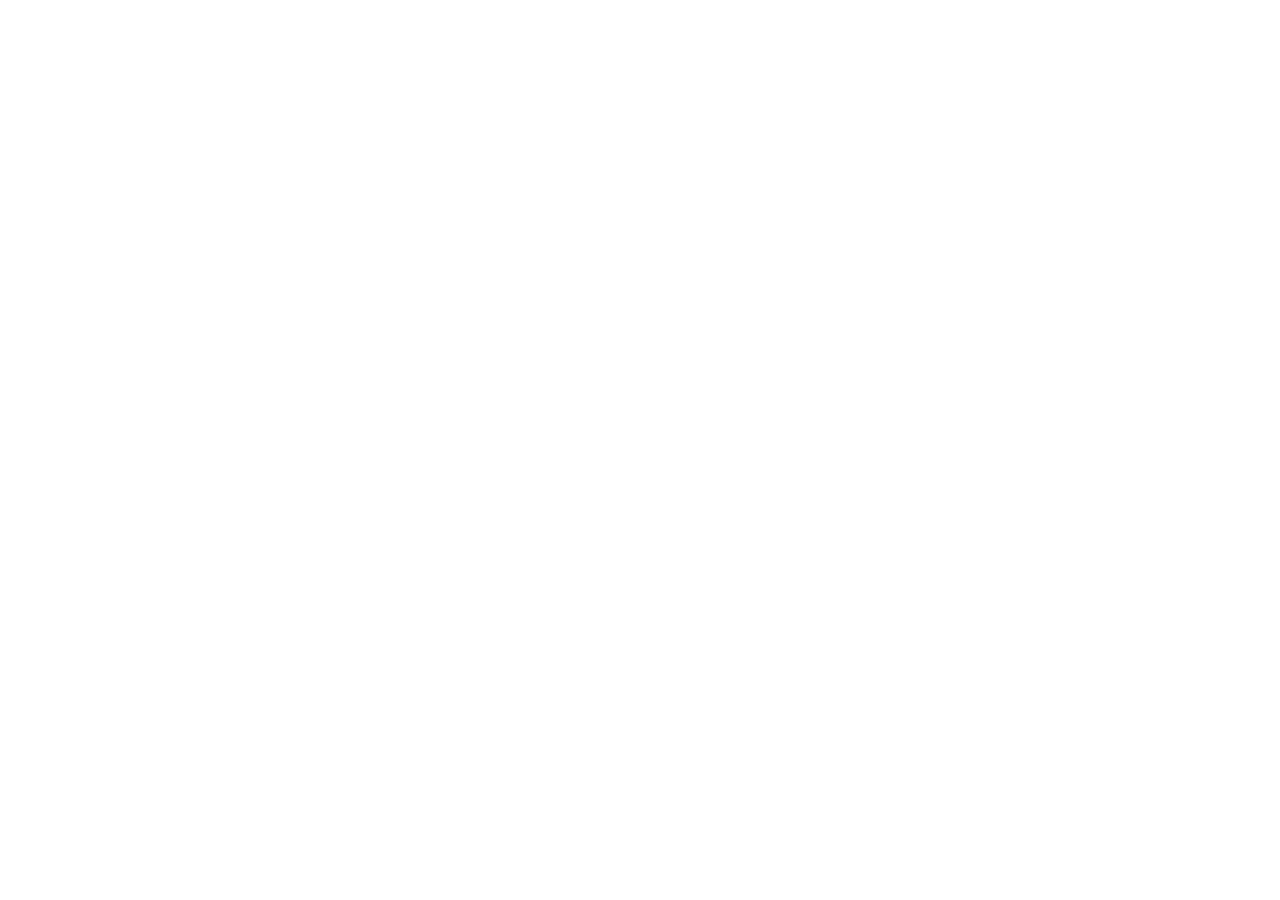
==== index2.html @ 5411fec7 "add the display box using html and styles it using css" ====
<!DOCTYPE html>
<html lang="en">
<head>
    <meta charset="UTF-8">
    <meta name="viewport" content="width=device-width, initial-scale=1.0">
    <title>Document</title>
</head>
<body>
    <div class="display"></div>
</body>
</html>
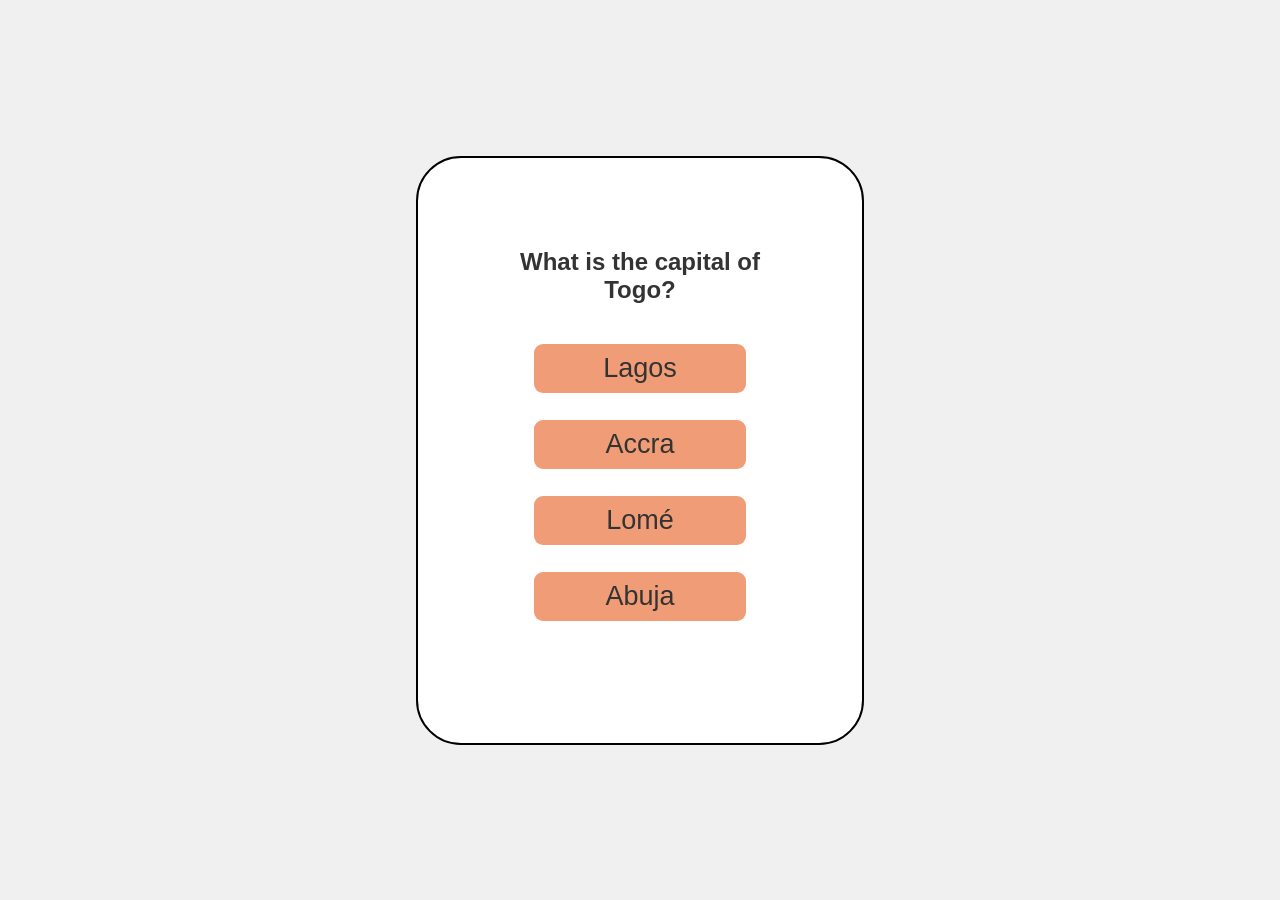
==== commit 26de3247: "add the input options using html and styled it using css" ====
--- a/index2.html
+++ b/index2.html
@@ -3,9 +3,19 @@
 <head>
     <meta charset="UTF-8">
     <meta name="viewport" content="width=device-width, initial-scale=1.0">
+    <link rel="stylesheet" href="styles2.css">
     <title>Document</title>
 </head>
 <body>
-    <div class="display"></div>
+    <div class="display">
+        <h2>What is the capital of Togo?</h2>
+        
+        <button class="option" onclick="checkAnswer(this)">Lagos</button>
+        <button class="option" onclick="checkAnswer(this)">Accra</button>
+        <button class="option" onclick="checkAnswer(this)">Lomé</button>
+        <button class="option" onclick="checkAnswer(this)">Abuja</button>
+    
+        <div id="result"></div>
+      </div>
 </body>
 </html>
--- a/styles2.css
+++ b/styles2.css
@@ -0,0 +1,51 @@
+*{
+    margin: 0;
+    padding: 0;
+    box-sizing: border-box;
+}
+body {
+    background: #f0f0f0;
+    font-family: Arial, sans-serif;
+    display: flex;
+    justify-content: center;
+    align-items: center;
+    height: 100vh;
+  }
+
+  .display {
+    background: white;
+    padding: 10vmin;
+    border: 2px solid black;
+    border-radius: 5vmin;
+    width: 35vw;
+    /* height: auto; */
+    text-align: center;
+  }
+
+  h2 {
+    margin-bottom: 3vmin;
+    color: #333;
+  }
+
+  .option {
+    color: #333;
+    margin: 1.5vmin;
+    padding: 1vmin;
+    width: 80%;
+    font-size: 3vmin;
+    cursor: pointer;
+    background-color: #f09d77 ;
+    border: none;
+    border-radius: 1vmin;
+    /* transition: all 0.2s ease; */
+  }
+
+  .option:hover {
+    background-color: #f7ba22;
+  }
+
+  #result {
+    margin-top: 2vmin;
+    font-weight: bold;
+    font-size: 3vmin;
+  }
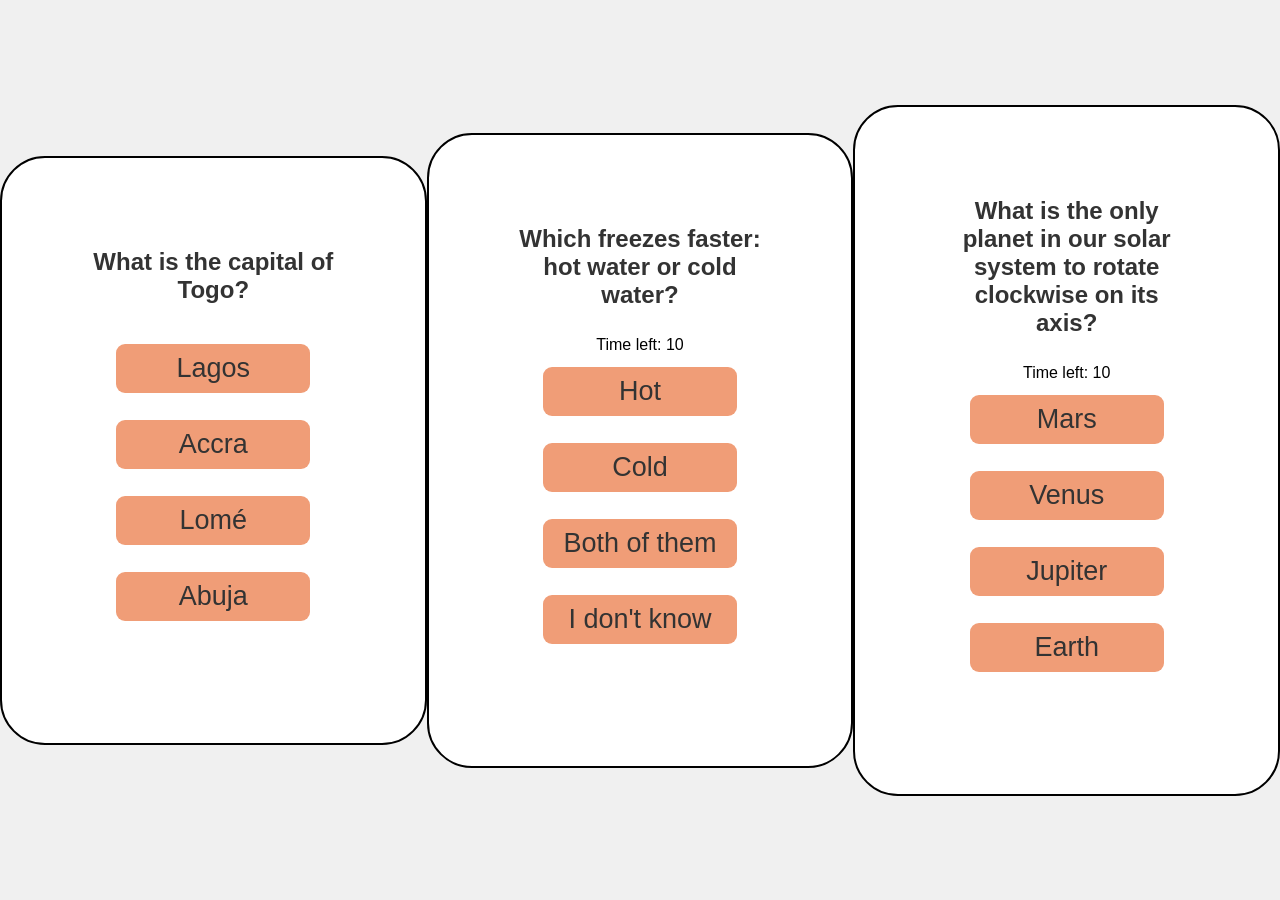
==== commit 972a2de5: "add debugging javascript code" ====
--- a/index2.html
+++ b/index2.html
@@ -18,4 +18,49 @@
         <div id="result"></div>
       </div>
 </body>
-</html>+</html>
+
+
+ <!--
+      
+      </div>
+      <div class="display display4">
+        <h2> Weighing around eight pounds, what is the human body's largest organ?</h2>
+        
+        <p id="timer">Time left: <span class="time">10</span></p>
+  
+        <button class="option" onclick="checkAnswer(this)">Liver </button>
+        <button class="option" onclick="checkAnswer(this)">Skin</button>
+        <button class="option" onclick="checkAnswer(this)">Brain</button>
+        <button class="option" onclick="checkAnswer(this)">Kidney</button>
+    
+        
+        <div id="result"></div>
+      </div> -->
+
+      <div id="result"></div>
+      <div class="display display2">
+        <h2>Which freezes faster: hot water or cold water?</h2>
+  
+        <p id="timer">Time left: <span class="time">10</span></p>
+  
+        <button class="option" onclick="checkAnswer(this)">Hot</button>
+        <button class="option" onclick="checkAnswer(this)">Cold</button>
+        <button class="option" onclick="checkAnswer(this)">Both of them</button>
+        <button class="option" onclick="checkAnswer(this)">I don't know</button>
+  
+  
+        <div id="result"></div>
+      </div>
+  
+      <div class="display  display3">
+        <h2> What is the only planet in our solar system to rotate clockwise on its axis?</h2>
+  
+        <p id="timer">Time left: <span class="time">10</span></p>
+  
+        <button class="option" onclick="checkAnswer(this)">Mars</button>
+        <button class="option" onclick="checkAnswer(this)">Venus</button>
+        <button class="option" onclick="checkAnswer(this)">Jupiter</button>
+        <button class="option" onclick="checkAnswer(this)">Earth</button>
+  
+        <div id="result"></div>
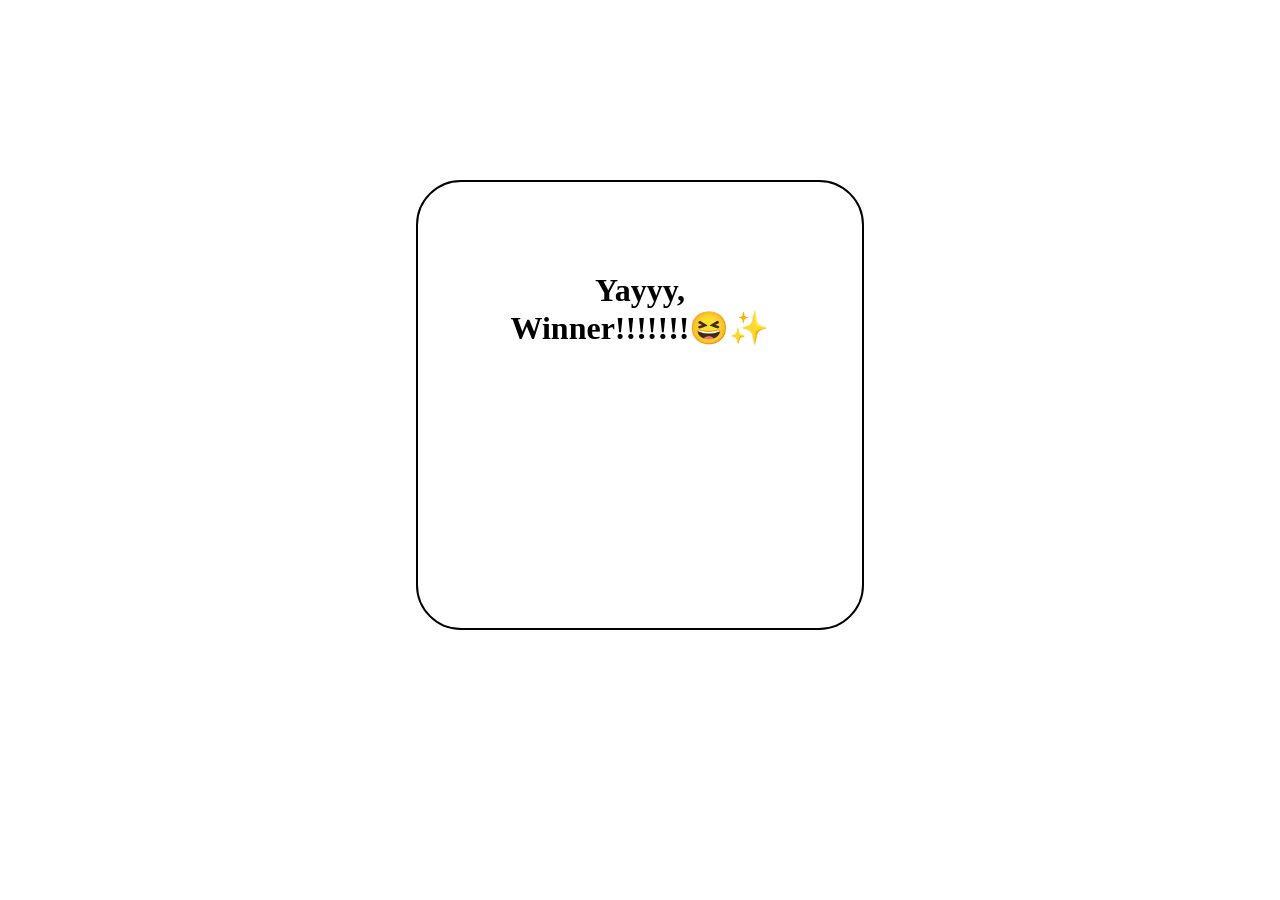
==== commit ad5a96df: "add a result display box and styled it using css also added dynamic features" ====
--- a/index2.html
+++ b/index2.html
@@ -7,15 +7,8 @@
     <title>Document</title>
 </head>
 <body>
-    <div class="display">
-        <h2>What is the capital of Togo?</h2>
-        
-        <button class="option" onclick="checkAnswer(this)">Lagos</button>
-        <button class="option" onclick="checkAnswer(this)">Accra</button>
-        <button class="option" onclick="checkAnswer(this)">Lomé</button>
-        <button class="option" onclick="checkAnswer(this)">Abuja</button>
-    
-        <div id="result"></div>
+    <div class="resultDisplay">
+        <h1>Yayyy, Winner!!!!!!!😆✨</h1> 
       </div>
 </body>
 </html>
@@ -37,7 +30,7 @@
         
         <div id="result"></div>
       </div> -->
-
+<!-- 
       <div id="result"></div>
       <div class="display display2">
         <h2>Which freezes faster: hot water or cold water?</h2>
@@ -63,4 +56,4 @@
         <button class="option" onclick="checkAnswer(this)">Jupiter</button>
         <button class="option" onclick="checkAnswer(this)">Earth</button>
   
-        <div id="result"></div>+        <div id="result"></div> -->
--- a/styles2.css
+++ b/styles2.css
@@ -1,51 +1,19 @@
-*{
-    margin: 0;
-    padding: 0;
-    box-sizing: border-box;
+* {
+  margin: 0;
+  padding: 0;
+  box-sizing: border-box;
 }
-body {
-    background: #f0f0f0;
-    font-family: Arial, sans-serif;
-    display: flex;
-    justify-content: center;
-    align-items: center;
-    height: 100vh;
-  }
 
-  .display {
-    background: white;
-    padding: 10vmin;
-    border: 2px solid black;
-    border-radius: 5vmin;
-    width: 35vw;
-    /* height: auto; */
-    text-align: center;
-  }
-
-  h2 {
-    margin-bottom: 3vmin;
-    color: #333;
-  }
-
-  .option {
-    color: #333;
-    margin: 1.5vmin;
-    padding: 1vmin;
-    width: 80%;
-    font-size: 3vmin;
-    cursor: pointer;
-    background-color: #f09d77 ;
-    border: none;
-    border-radius: 1vmin;
-    /* transition: all 0.2s ease; */
-  }
-
-  .option:hover {
-    background-color: #f7ba22;
-  }
-
-  #result {
-    margin-top: 2vmin;
-    font-weight: bold;
-    font-size: 3vmin;
-  }+.resultDisplay {
+  margin: auto;
+  margin-top: 20vmin;
+  height: 50vh;
+  border: 2px solid black;
+  /* display: none;  */
+  background: white;
+  padding: 10vmin;
+  border-radius: 5vmin;
+  width: 35vw;
+  /* height: auto; */
+  text-align: center;
+}
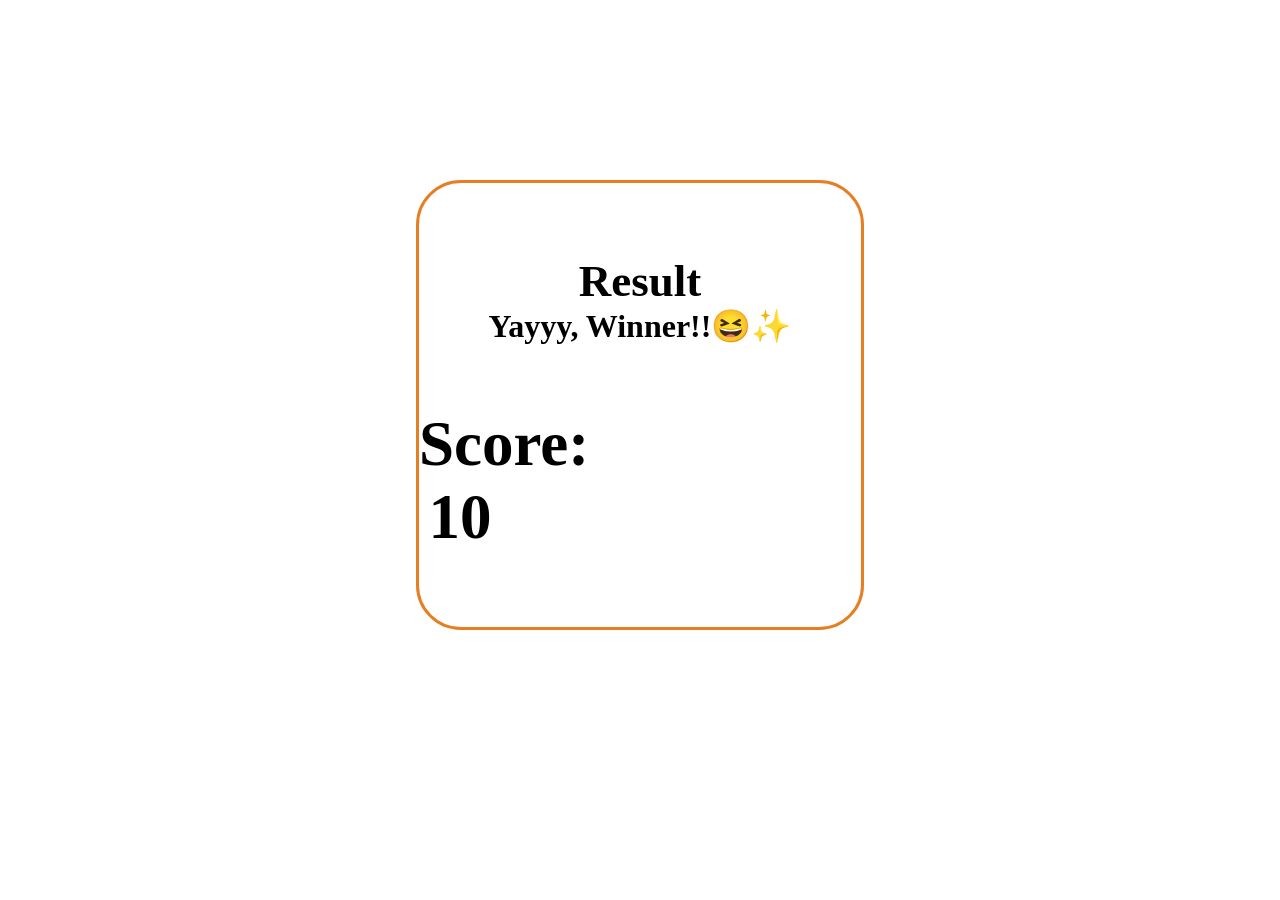
==== commit ad760a91: "add a if statements to the options available" ====
--- a/index2.html
+++ b/index2.html
@@ -8,7 +8,9 @@
 </head>
 <body>
     <div class="resultDisplay">
-        <h1>Yayyy, Winner!!!!!!!😆✨</h1> 
+      <h2 class="resultText">Result</h2>
+      <h1>Yayyy, Winner!!😆✨</h1> 
+      <p class="scoreDisplay">Score: <span class="score">10</span></p>
       </div>
 </body>
 </html>
--- a/styles2.css
+++ b/styles2.css
@@ -8,12 +8,22 @@
   margin: auto;
   margin-top: 20vmin;
   height: 50vh;
-  border: 2px solid black;
+  border: 3px solid #e67e22;
   /* display: none;  */
   background: white;
-  padding: 10vmin;
+  /* padding: 10vmin; */
   border-radius: 5vmin;
   width: 35vw;
   /* height: auto; */
   text-align: center;
+}
+.resultText{
+  font-size: 5vmin;
+  padding-top: 8vmin;
+}
+.scoreDisplay{
+  font-size: 7vmin;
+  margin-top: 7vmin;
+  margin-right: 40vmin;
+  font-weight: bolder;
 }
